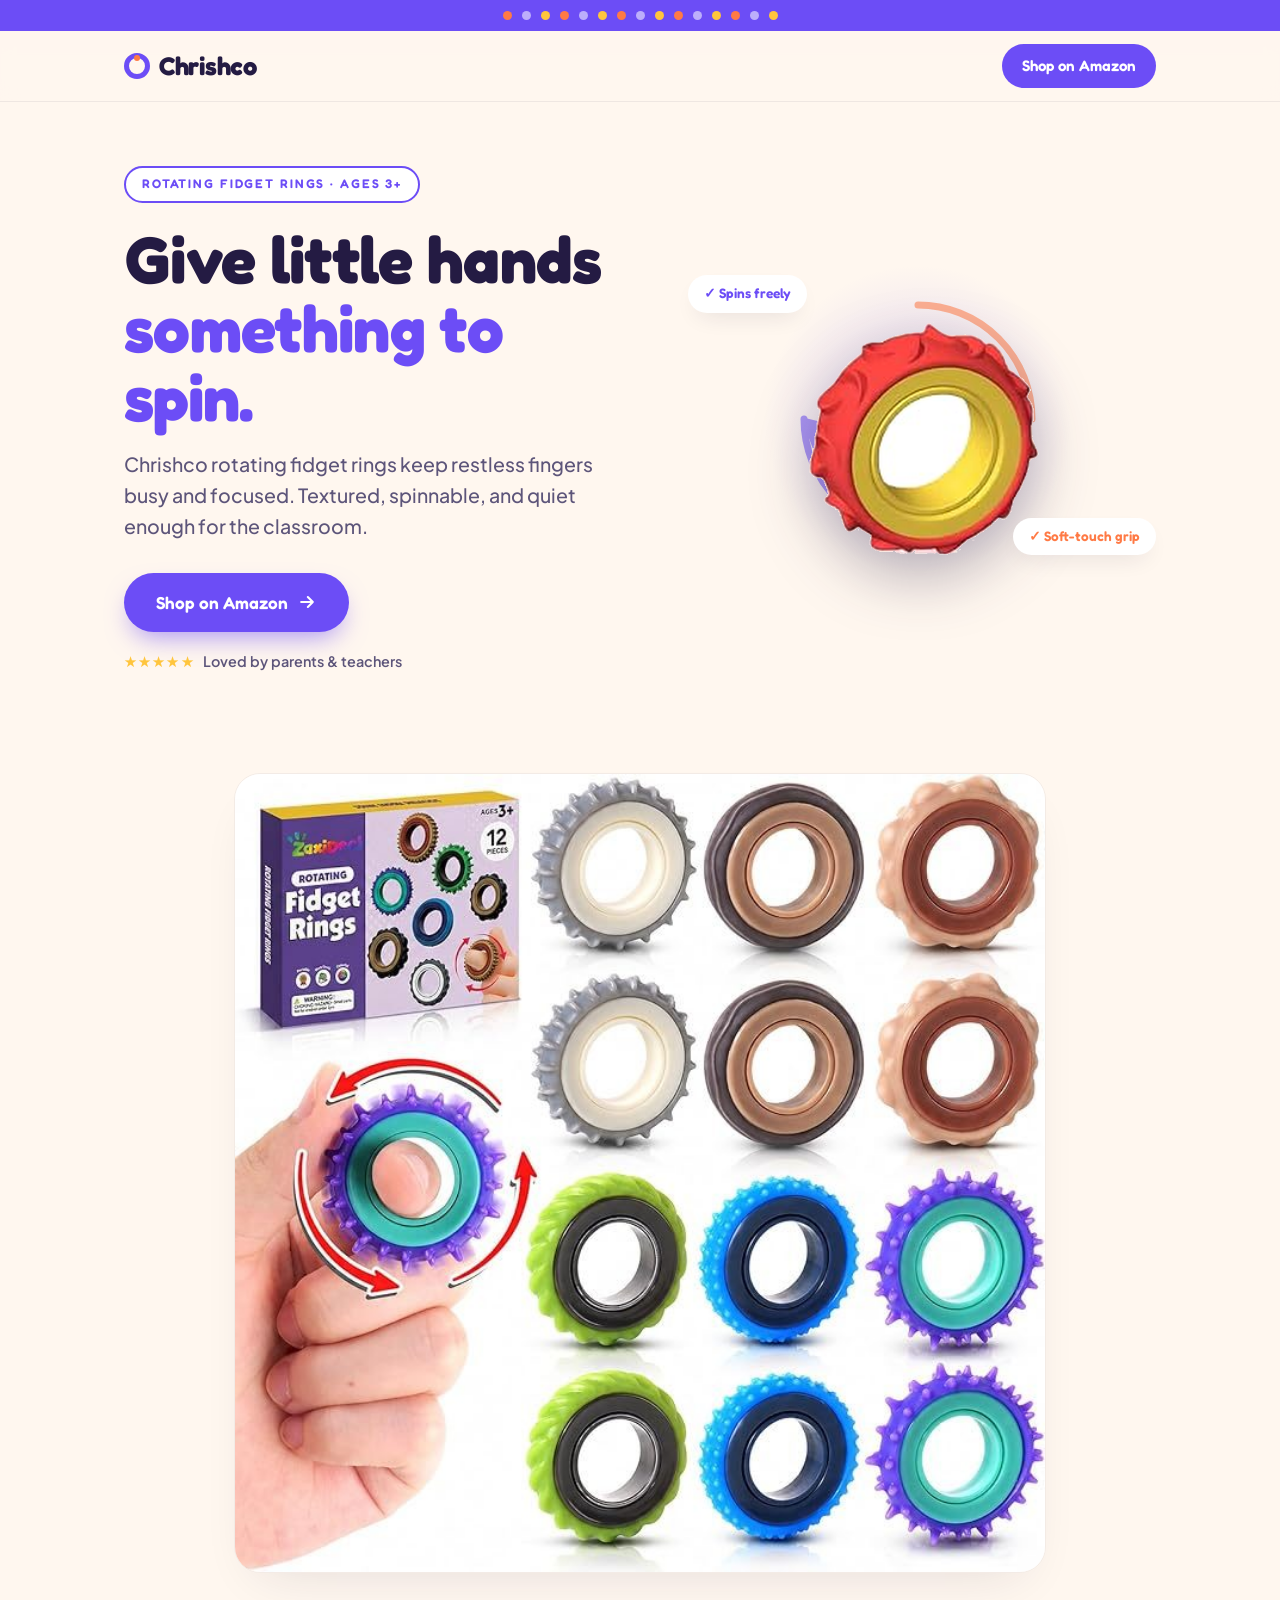
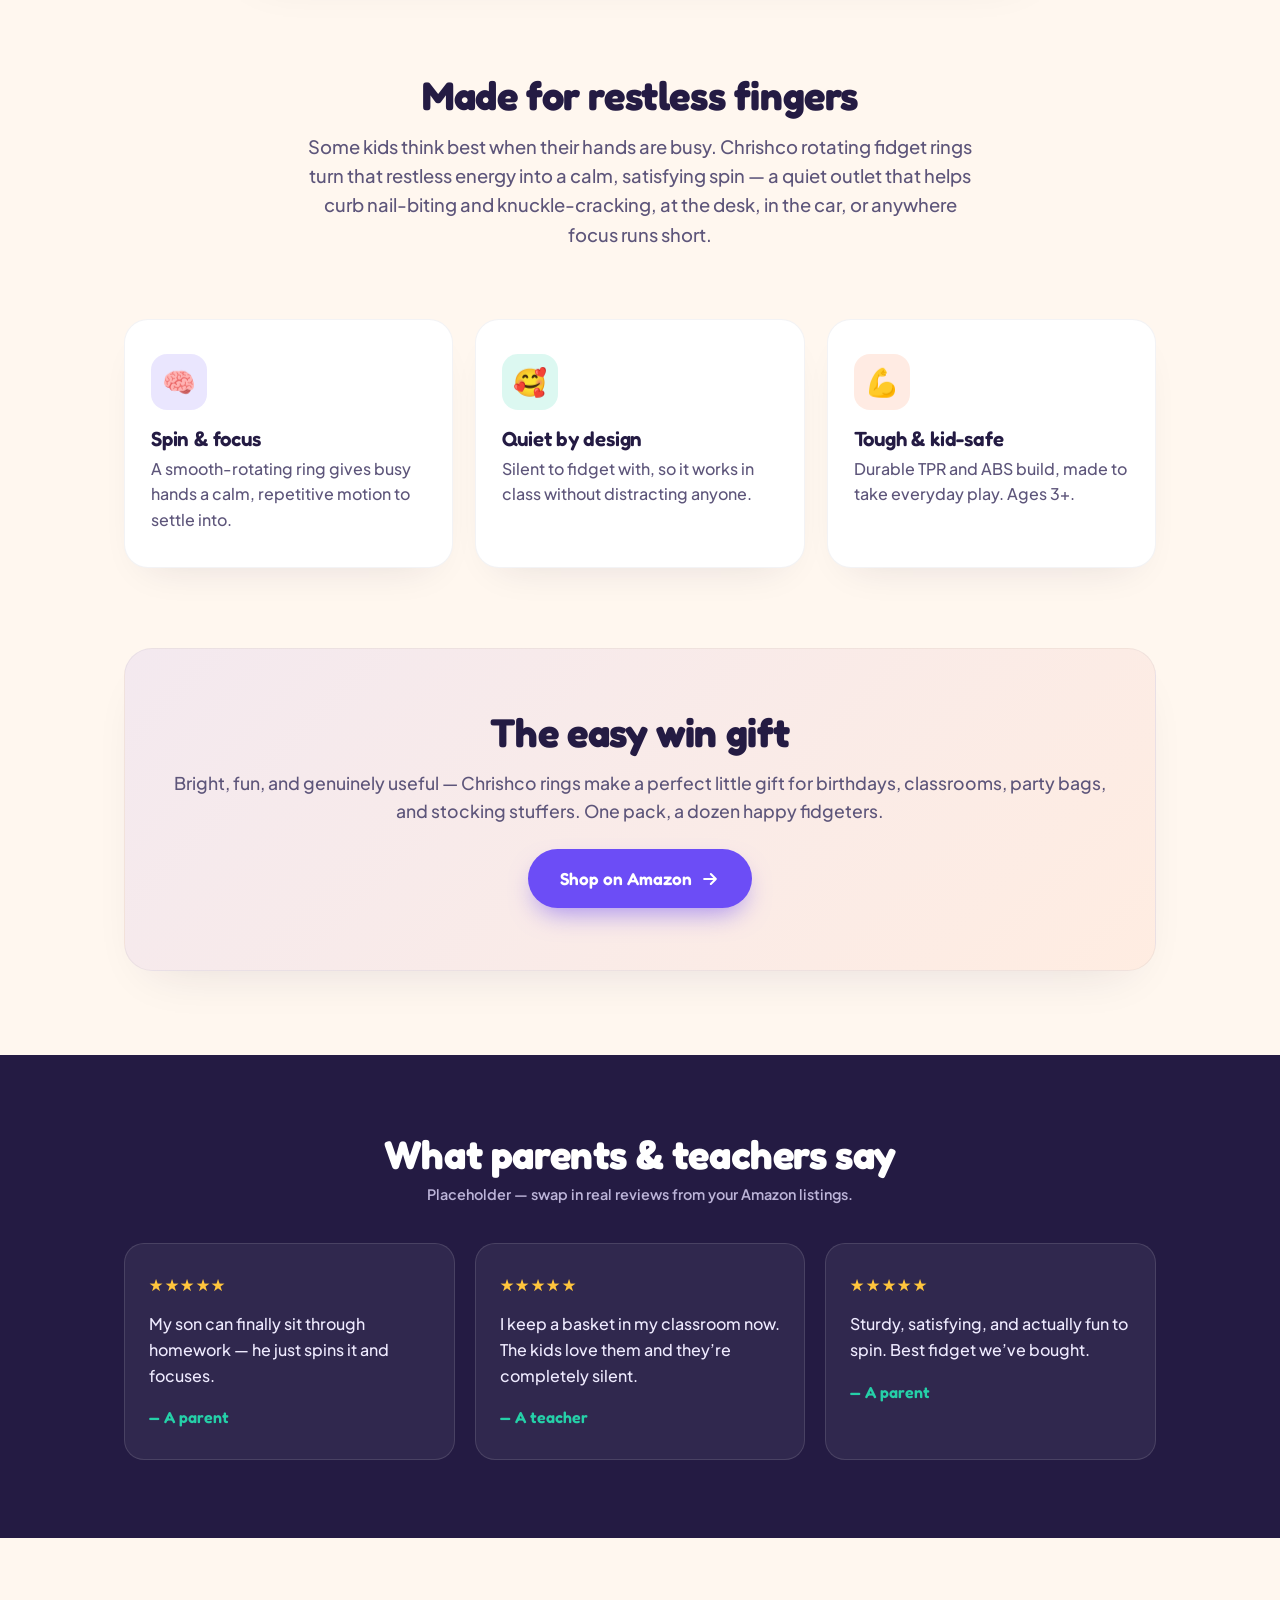
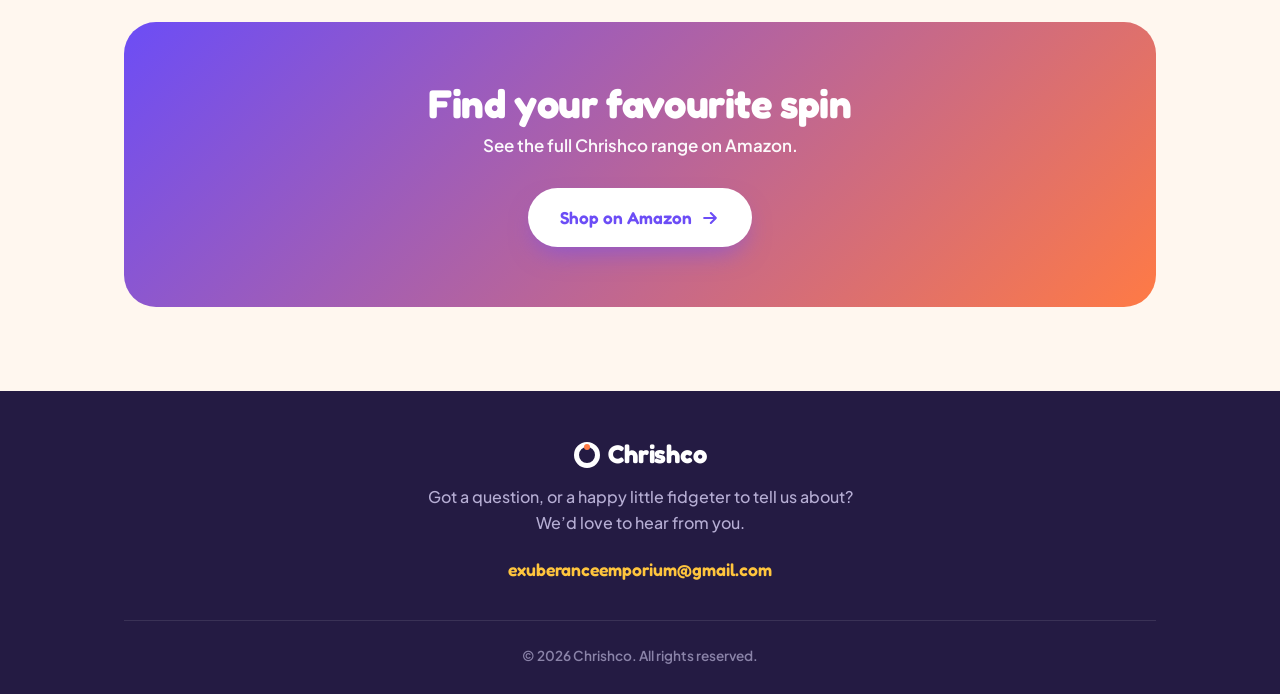
==== index.html @ a3989bb5 "Add files via upload" ====
<!DOCTYPE html>
<html lang="en">
<head>
<meta charset="UTF-8">
<meta name="viewport" content="width=device-width, initial-scale=1.0">
<title>Chrishco — Rotating Fidget Rings for Kids</title>
<meta name="description" content="Chrishco Rotating Fidget Rings — textured, spinning sensory rings that keep restless hands busy and focused. Ages 3+. Shop on Amazon.">
<link rel="preconnect" href="https://fonts.googleapis.com">
<link rel="preconnect" href="https://fonts.gstatic.com" crossorigin>
<link href="https://fonts.googleapis.com/css2?family=Fredoka:wght@500;600;700&family=Plus+Jakarta+Sans:wght@400;500;600;700;800&display=swap" rel="stylesheet">
<style>
  :root{
    --ink:#241b43;--cream:#fff7ef;--grape:#6c4df6;--grape-dk:#5638e0;
    --tang:#ff7a45;--mint:#25d0a8;--sun:#ffc53d;--muted:#5d557a;--shadow:rgba(36,27,67,.14);
  }
  *{box-sizing:border-box;margin:0;padding:0}
  html{scroll-behavior:smooth}
  body{font-family:'Plus Jakarta Sans',system-ui,sans-serif;color:var(--ink);background:var(--cream);line-height:1.6;overflow-x:hidden}
  .wrap{width:100%;max-width:1080px;margin:0 auto;padding:0 24px}
  h1,h2,h3,.logo{font-family:'Fredoka',sans-serif;line-height:1.05;letter-spacing:-.01em}
  .bumps{display:flex;gap:10px;justify-content:center;align-items:center;padding:11px 0;background:var(--grape)}
  .bumps i{width:9px;height:9px;border-radius:50%;background:rgba(255,255,255,.55);display:block}
  .bumps i:nth-child(3n){background:var(--sun)} .bumps i:nth-child(3n+1){background:var(--tang)}
  nav{position:sticky;top:0;z-index:50;background:rgba(255,247,239,.9);backdrop-filter:blur(10px);border-bottom:1px solid rgba(36,27,67,.07)}
  nav .wrap{display:flex;align-items:center;justify-content:space-between;height:70px}
  .logo{font-size:1.6rem;font-weight:700;color:var(--ink);text-decoration:none;display:inline-flex;align-items:center;gap:.55rem}
  .logo .mark{width:26px;height:26px;border-radius:50%;border:5px solid var(--grape);position:relative}
  .logo .mark::after{content:"";position:absolute;width:6px;height:6px;border-radius:50%;background:var(--tang);top:-3px;left:50%;transform:translateX(-50%)}
  .nav-cta{font-family:'Fredoka',sans-serif;font-weight:600;font-size:.95rem;background:var(--grape);color:#fff;padding:.6rem 1.25rem;border-radius:100px;text-decoration:none;transition:transform .15s,background .15s}
  .nav-cta:hover{transform:translateY(-2px);background:var(--grape-dk)}
  .hero{position:relative;padding:64px 0 80px;overflow:hidden}
  .hero .wrap{display:grid;grid-template-columns:1.04fr .96fr;gap:40px;align-items:center}
  .eyebrow{display:inline-block;font-family:'Fredoka',sans-serif;font-weight:600;font-size:.78rem;letter-spacing:.15em;text-transform:uppercase;color:var(--grape);background:#fff;border:2px solid var(--grape);padding:.4rem 1rem;border-radius:100px;margin-bottom:1.4rem}
  h1{font-size:clamp(2.5rem,6vw,4.1rem);font-weight:700;margin-bottom:1.05rem}
  h1 em{font-style:normal;color:var(--grape)}
  .hero p.sub{font-size:clamp(1.05rem,2.4vw,1.22rem);max-width:470px;margin-bottom:1.9rem;color:var(--muted);font-weight:500}
  .btn{font-family:'Fredoka',sans-serif;font-weight:600;font-size:1.08rem;display:inline-flex;align-items:center;gap:.55rem;background:var(--grape);color:#fff;padding:1rem 2rem;border-radius:100px;text-decoration:none;box-shadow:0 12px 26px -8px rgba(108,77,246,.6);transition:transform .15s,box-shadow .15s,background .15s}
  .btn:hover{transform:translateY(-3px);background:var(--grape-dk);box-shadow:0 18px 32px -8px rgba(108,77,246,.7)}
  .btn svg{width:20px;height:20px}
  .trust{margin-top:1.1rem;font-size:.9rem;color:var(--muted);font-weight:600;display:flex;align-items:center;gap:.5rem}
  .trust .s{color:var(--sun);letter-spacing:.08em}
  .ringstage{position:relative;display:flex;justify-content:center;align-items:center;min-height:340px}
  .ringstage .glow{position:absolute;width:340px;height:340px;border-radius:50%;background:radial-gradient(circle,rgba(108,77,246,.2),transparent 64%)}
  .ringstage .arrow{position:absolute;width:300px;height:300px;animation:spin 9s linear infinite reverse;opacity:.55}
  .ringstage .ringimg{width:300px;height:300px;object-fit:contain;position:relative;z-index:2;animation:spin 7s linear infinite;filter:drop-shadow(0 22px 30px rgba(36,27,67,.32))}
  @keyframes spin{to{transform:rotate(360deg)}}
  .pill{position:absolute;z-index:3;background:#fff;border-radius:100px;padding:.5rem 1rem;font-family:'Fredoka',sans-serif;font-weight:600;font-size:.85rem;box-shadow:0 10px 24px -10px var(--shadow);display:flex;align-items:center;gap:.4rem}
  .pill.p1{top:26px;left:8px;color:var(--grape)} .pill.p2{bottom:34px;right:0;color:var(--tang)}
  /* product showcase */
  .showcase{padding:20px 0 30px;text-align:center}
  .showcase .wrap{max-width:860px}
  .showcase img{width:100%;border-radius:26px;box-shadow:0 22px 50px -26px var(--shadow);border:1px solid rgba(36,27,67,.05)}
  .about{padding:64px 0 56px;text-align:center}
  .about .wrap{max-width:720px}
  h2{font-size:clamp(1.8rem,4.4vw,2.5rem);font-weight:700;margin-bottom:1rem}
  .about p{font-size:1.15rem;color:var(--muted);font-weight:500}
  .features{padding:14px 0 80px}
  .grid3{display:grid;grid-template-columns:repeat(3,1fr);gap:22px}
  .card{background:#fff;border-radius:24px;padding:34px 26px;box-shadow:0 18px 40px -24px var(--shadow);border:1px solid rgba(36,27,67,.05);transition:transform .2s}
  .card:hover{transform:translateY(-6px)}
  .icn{width:56px;height:56px;border-radius:16px;display:flex;align-items:center;justify-content:center;margin-bottom:1.1rem;font-size:1.7rem}
  .card:nth-child(1) .icn{background:rgba(108,77,246,.14)} .card:nth-child(2) .icn{background:rgba(37,208,168,.16)} .card:nth-child(3) .icn{background:rgba(255,122,69,.15)}
  .card h3{font-size:1.28rem;font-weight:600;margin-bottom:.4rem} .card p{color:var(--muted);font-weight:500;font-size:1rem}
  .gift{padding:0 0 84px}
  .gift .panel{display:grid;grid-template-columns:1fr 1fr;gap:0;background:#fff;border-radius:28px;overflow:hidden;box-shadow:0 22px 50px -28px var(--shadow);border:1px solid rgba(36,27,67,.05)}
  .gift img{width:100%;height:100%;object-fit:cover;min-height:300px}
  .gift .txt{padding:48px 40px;display:flex;flex-direction:column;justify-content:center}
  .gift .txt h2{text-align:left}
  .gift .txt p{color:var(--muted);font-weight:500;font-size:1.1rem;margin-bottom:1.5rem}
  .gift .txt .btn{align-self:flex-start}
  .gift .panel.solo{display:block;background:linear-gradient(135deg,rgba(108,77,246,.08),rgba(255,122,69,.08));text-align:center;padding:8px}
  .gift .panel.solo .txt{padding:54px 40px;align-items:center}
  .gift .panel.solo .txt h2{text-align:center} .gift .panel.solo .txt .btn{align-self:center}
  .reviews{padding:78px 0;background:var(--ink);color:#fff}
  .reviews h2{text-align:center;color:#fff;margin-bottom:.5rem}
  .reviews .sub2{text-align:center;color:#bcb4d8;font-weight:600;margin-bottom:2.3rem;font-size:.9rem}
  .rgrid{display:grid;grid-template-columns:repeat(3,1fr);gap:20px}
  .quote{background:rgba(255,255,255,.06);border:1px solid rgba(255,255,255,.12);border-radius:20px;padding:28px 24px}
  .stars{color:var(--sun);font-size:1rem;letter-spacing:.1em;margin-bottom:.85rem}
  .quote p{font-weight:500;margin-bottom:1rem;color:#efebff} .quote cite{font-style:normal;font-family:'Fredoka',sans-serif;font-weight:600;color:var(--mint)}
  .final{padding:84px 0}
  .final .panel{background:linear-gradient(135deg,var(--grape),var(--tang));border-radius:32px;padding:60px 32px;color:#fff;text-align:center}
  .final h2{color:#fff;margin-bottom:.5rem} .final p{font-weight:600;font-size:1.06rem;margin-bottom:1.8rem;opacity:.96}
  .final .btn{background:#fff;color:var(--grape)} .final .btn:hover{background:#fff;color:var(--grape-dk)}
  footer{background:var(--ink);color:#fff;padding:50px 0 28px;text-align:center}
  footer .logo{color:#fff;justify-content:center;margin-bottom:1rem} footer .logo .mark{border-color:#fff}
  footer p{color:#b6aed4;font-weight:500;max-width:430px;margin:0 auto 1.3rem}
  footer a.mail{color:var(--sun);font-family:'Fredoka',sans-serif;font-weight:600;text-decoration:none;font-size:1.1rem}
  footer a.mail:hover{text-decoration:underline}
  .foot-bottom{margin-top:2.2rem;padding-top:1.5rem;border-top:1px solid rgba(255,255,255,.1);color:#8a83a8;font-size:.85rem;font-weight:600}
  @media(max-width:820px){
    .hero .wrap{grid-template-columns:1fr;text-align:center}
    .hero p.sub{margin-left:auto;margin-right:auto} .trust{justify-content:center}
    .ringstage{order:-1;margin-bottom:1rem;min-height:300px}
    .grid3,.rgrid{grid-template-columns:1fr}
    .gift .panel{grid-template-columns:1fr} .gift img{min-height:240px} .gift .txt{padding:36px 28px} .gift .txt h2,.gift .txt .btn{align-self:center;text-align:center}
    .nav-cta{display:none} .final .panel{padding:46px 24px}
  }
  @media(prefers-reduced-motion:reduce){*{transition:none!important;scroll-behavior:auto!important}.ringimg,.arrow{animation:none!important}}
</style>
</head>
<body>
<div class="bumps" aria-hidden="true"><i></i><i></i><i></i><i></i><i></i><i></i><i></i><i></i><i></i><i></i><i></i><i></i><i></i><i></i><i></i></div>
<nav><div class="wrap">
  <a href="#top" class="logo"><span class="mark"></span>Chrishco</a>
  <a href="https://www.amazon.ca/stores/LetsBeCreative/page/A0731310-EAF2-44C6-AA4D-D4A0A87AFE63" class="nav-cta" target="_blank" rel="noopener">Shop on Amazon</a>
</div></nav>

<header class="hero" id="top"><div class="wrap">
  <div class="copy">
    <span class="eyebrow">Rotating Fidget Rings &middot; Ages 3+</span>
    <h1>Give little hands<br><em>something to spin.</em></h1>
    <p class="sub">Chrishco rotating fidget rings keep restless fingers busy and focused. Textured, spinnable, and quiet enough for the classroom.</p>
    <a href="https://www.amazon.ca/stores/LetsBeCreative/page/A0731310-EAF2-44C6-AA4D-D4A0A87AFE63" class="btn" target="_blank" rel="noopener">Shop on Amazon
      <svg viewBox="0 0 24 24" fill="none" stroke="currentColor" stroke-width="2.5" stroke-linecap="round" stroke-linejoin="round"><path d="M5 12h14M13 6l6 6-6 6"/></svg></a>
    <div class="trust"><span class="s">&#9733;&#9733;&#9733;&#9733;&#9733;</span> Loved by parents &amp; teachers</div>
  </div>
  <div class="ringstage">
    <div class="glow" aria-hidden="true"></div>
    <svg class="arrow" viewBox="0 0 300 300" aria-hidden="true" fill="none"><path d="M150 36 A114 114 0 0 1 264 150" stroke="#ff7a45" stroke-width="7" stroke-linecap="round"/><path d="M255 120 l12 32 l-33 -8 z" fill="#ff7a45"/><path d="M150 264 A114 114 0 0 1 36 150" stroke="#6c4df6" stroke-width="7" stroke-linecap="round"/><path d="M45 180 l-12 -32 l33 8 z" fill="#6c4df6"/></svg>
    <img class="ringimg" src="[data-uri]" alt="Chrishco rotating fidget ring, purple and teal textured spinner">
    <span class="pill p1">&#10003; Spins freely</span>
    <span class="pill p2">&#10003; Soft-touch grip</span>
  </div>
</div></header>

<section class="showcase"><div class="wrap">
  <img src="[data-uri]" alt="The full range of Chrishco rotating fidget rings in twelve colors">
</div></section>

<section class="about"><div class="wrap">
  <h2>Made for restless fingers</h2>
  <p>Some kids think best when their hands are busy. Chrishco rotating fidget rings turn that restless energy into a calm, satisfying spin &mdash; a quiet outlet that helps curb nail-biting and knuckle-cracking, at the desk, in the car, or anywhere focus runs short.</p>
</div></section>

<section class="features"><div class="wrap"><div class="grid3">
  <div class="card"><div class="icn">&#129504;</div><h3>Spin &amp; focus</h3><p>A smooth-rotating ring gives busy hands a calm, repetitive motion to settle into.</p></div>
  <div class="card"><div class="icn">&#129392;</div><h3>Quiet by design</h3><p>Silent to fidget with, so it works in class without distracting anyone.</p></div>
  <div class="card"><div class="icn">&#128170;</div><h3>Tough &amp; kid-safe</h3><p>Durable TPR and ABS build, made to take everyday play. Ages 3+.</p></div>
</div></div></section>

<section class="gift"><div class="wrap"><div class="panel solo">
  <div class="txt">
    <h2>The easy win gift</h2>
    <p>Bright, fun, and genuinely useful &mdash; Chrishco rings make a perfect little gift for birthdays, classrooms, party bags, and stocking stuffers. One pack, a dozen happy fidgeters.</p>
    <a href="https://www.amazon.ca/stores/LetsBeCreative/page/A0731310-EAF2-44C6-AA4D-D4A0A87AFE63" class="btn" target="_blank" rel="noopener">Shop on Amazon
      <svg viewBox="0 0 24 24" fill="none" stroke="currentColor" stroke-width="2.5" stroke-linecap="round" stroke-linejoin="round"><path d="M5 12h14M13 6l6 6-6 6"/></svg></a>
  </div>
</div></div></section>

<section class="reviews"><div class="wrap">
  <h2>What parents &amp; teachers say</h2>
  <p class="sub2">Placeholder &mdash; swap in real reviews from your Amazon listings.</p>
  <div class="rgrid">
    <figure class="quote"><div class="stars">&#9733;&#9733;&#9733;&#9733;&#9733;</div><p>My son can finally sit through homework &mdash; he just spins it and focuses.</p><cite>&mdash; A parent</cite></figure>
    <figure class="quote"><div class="stars">&#9733;&#9733;&#9733;&#9733;&#9733;</div><p>I keep a basket in my classroom now. The kids love them and they&rsquo;re completely silent.</p><cite>&mdash; A teacher</cite></figure>
    <figure class="quote"><div class="stars">&#9733;&#9733;&#9733;&#9733;&#9733;</div><p>Sturdy, satisfying, and actually fun to spin. Best fidget we&rsquo;ve bought.</p><cite>&mdash; A parent</cite></figure>
  </div>
</div></section>

<section class="final"><div class="wrap"><div class="panel">
  <h2>Find your favourite spin</h2>
  <p>See the full Chrishco range on Amazon.</p>
  <a href="https://www.amazon.ca/stores/LetsBeCreative/page/A0731310-EAF2-44C6-AA4D-D4A0A87AFE63" class="btn" target="_blank" rel="noopener">Shop on Amazon
    <svg viewBox="0 0 24 24" fill="none" stroke="currentColor" stroke-width="2.5" stroke-linecap="round" stroke-linejoin="round"><path d="M5 12h14M13 6l6 6-6 6"/></svg></a>
</div></div></section>

<footer><div class="wrap">
  <a href="#top" class="logo"><span class="mark"></span>Chrishco</a>
  <p>Got a question, or a happy little fidgeter to tell us about? We&rsquo;d love to hear from you.</p>
  <a href="mailto:exuberanceemporium@gmail.com" class="mail">exuberanceemporium@gmail.com</a>
  <div class="foot-bottom">&copy; 2026 Chrishco. All rights reserved.</div>
</div></footer>
</body></html>
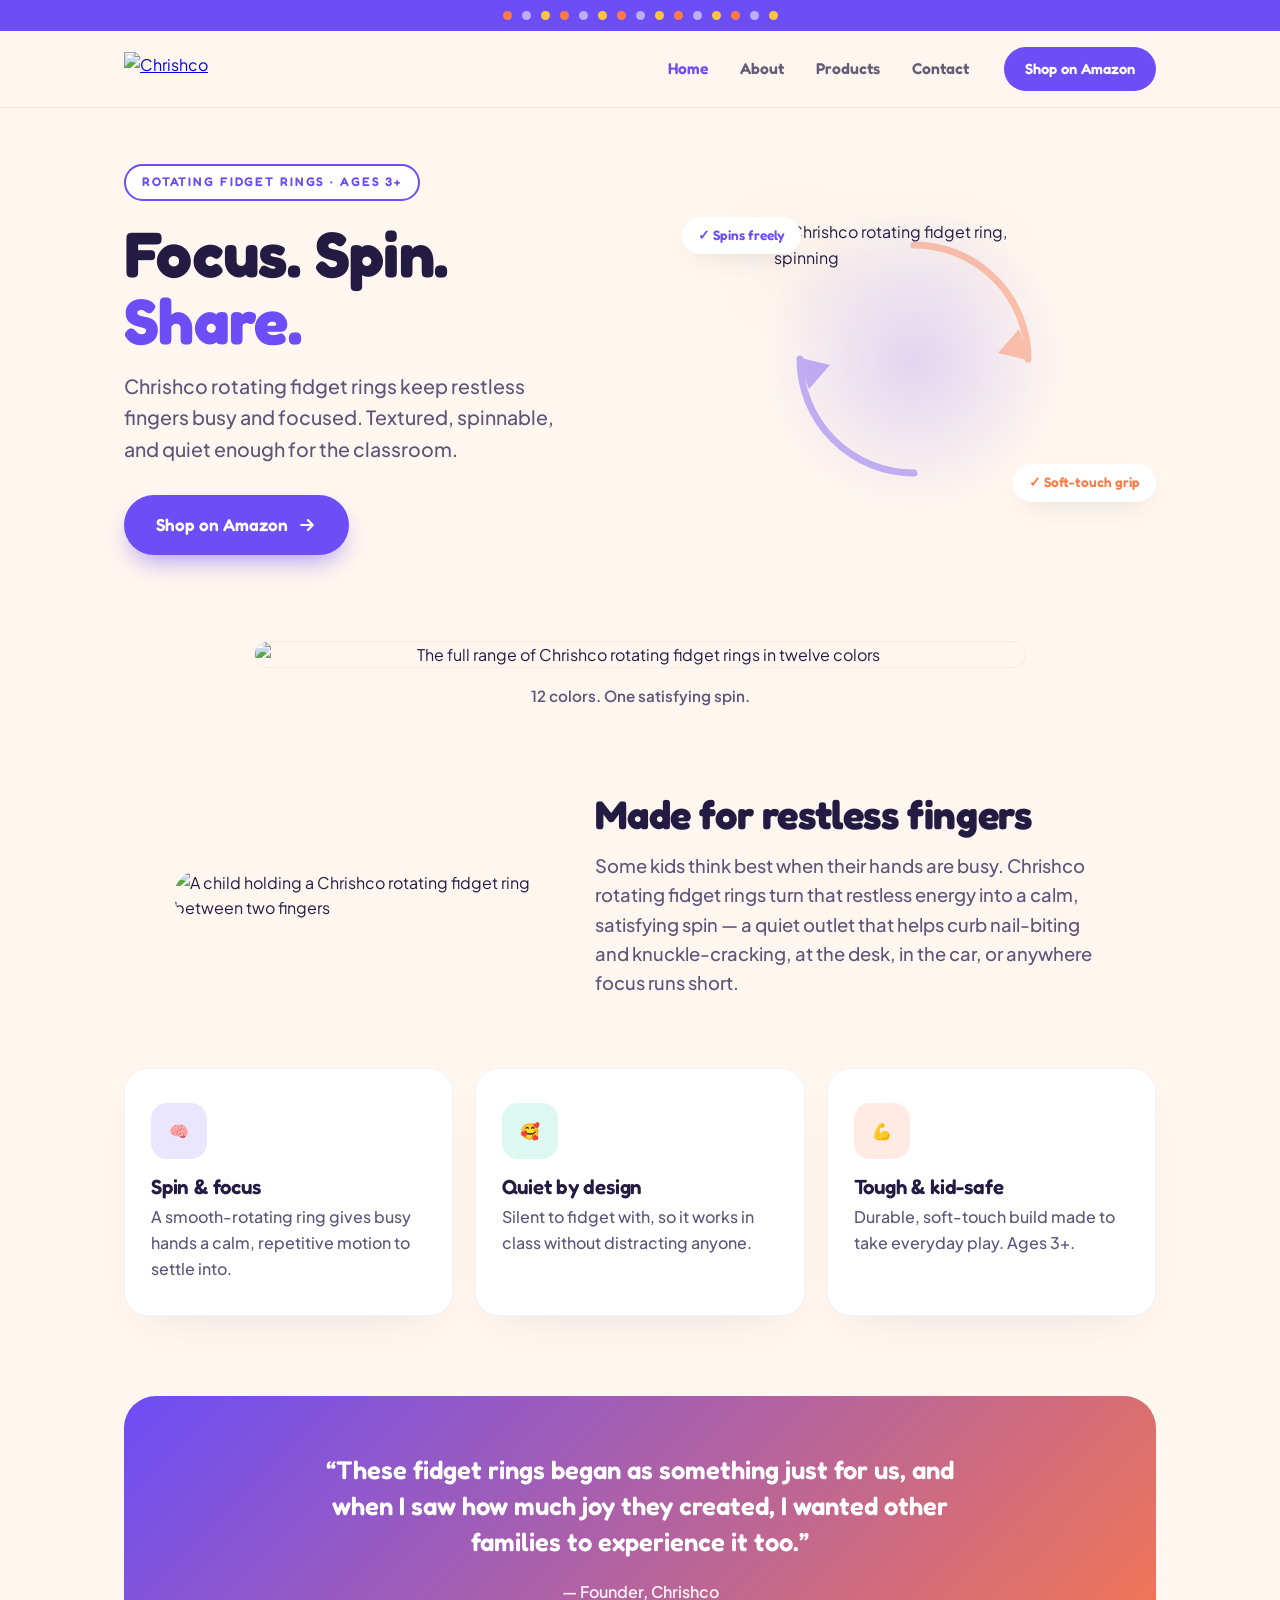
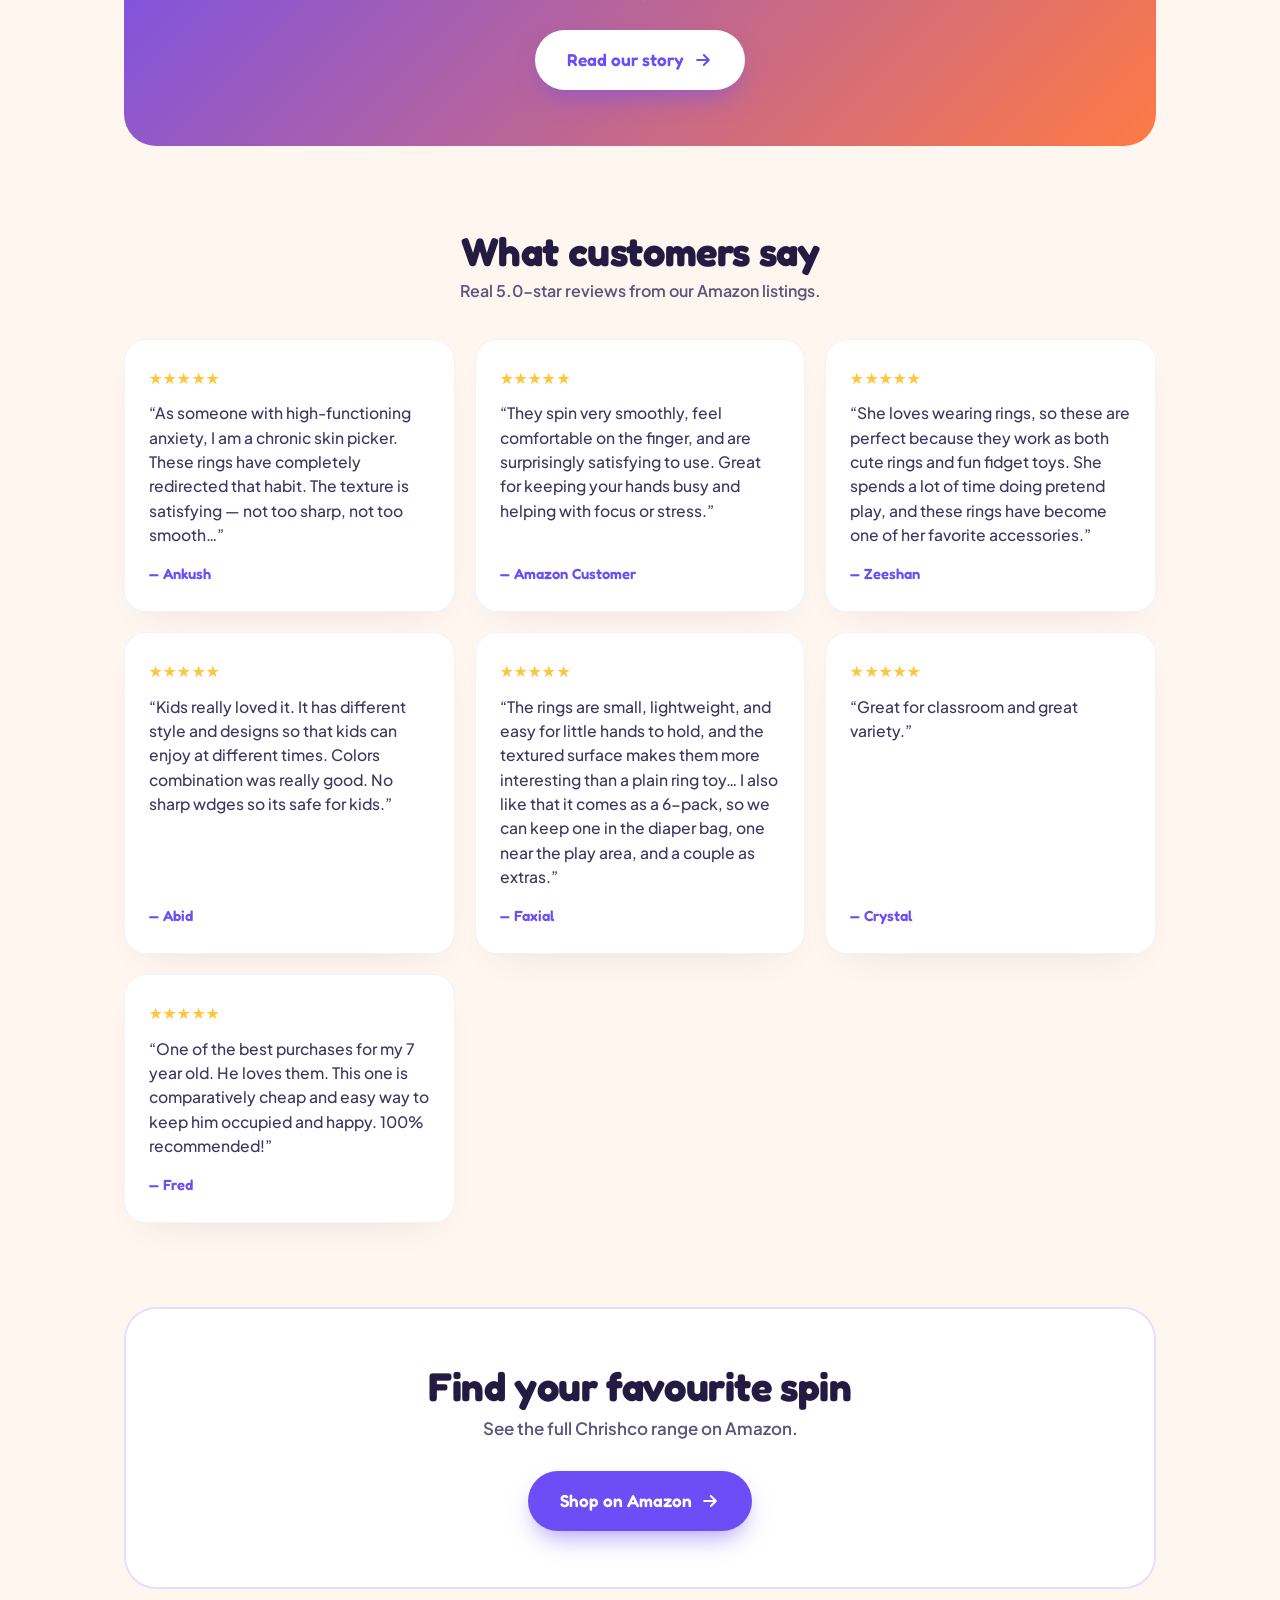
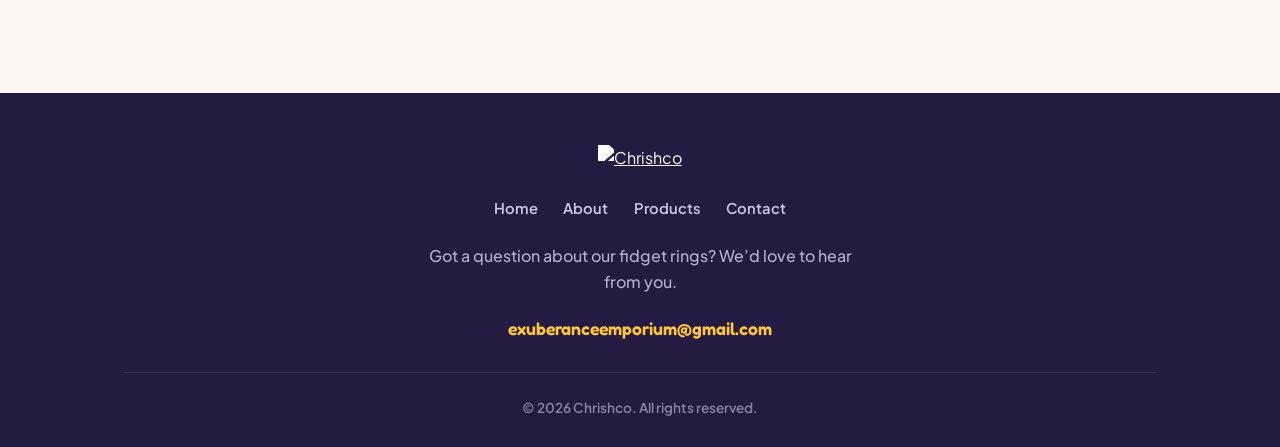
==== commit dc11a350: "Add files via upload" ====
--- a/index.html
+++ b/index.html
@@ -3,158 +3,184 @@
 <head>
 <meta charset="UTF-8">
 <meta name="viewport" content="width=device-width, initial-scale=1.0">
-<title>Chrishco — Rotating Fidget Rings for Kids</title>
-<meta name="description" content="Chrishco Rotating Fidget Rings — textured, spinning sensory rings that keep restless hands busy and focused. Ages 3+. Shop on Amazon.">
+<title>Chrishco — Focus. Spin. Share.</title>
+<meta name="description" content="Chrishco rotating fidget rings — textured, spinnable sensory rings that help kids focus. Ages 3+. Shop on Amazon.">
 <link rel="preconnect" href="https://fonts.googleapis.com">
 <link rel="preconnect" href="https://fonts.gstatic.com" crossorigin>
 <link href="https://fonts.googleapis.com/css2?family=Fredoka:wght@500;600;700&family=Plus+Jakarta+Sans:wght@400;500;600;700;800&display=swap" rel="stylesheet">
+<link rel="stylesheet" href="styles.css">
 <style>
-  :root{
-    --ink:#241b43;--cream:#fff7ef;--grape:#6c4df6;--grape-dk:#5638e0;
-    --tang:#ff7a45;--mint:#25d0a8;--sun:#ffc53d;--muted:#5d557a;--shadow:rgba(36,27,67,.14);
-  }
-  *{box-sizing:border-box;margin:0;padding:0}
-  html{scroll-behavior:smooth}
-  body{font-family:'Plus Jakarta Sans',system-ui,sans-serif;color:var(--ink);background:var(--cream);line-height:1.6;overflow-x:hidden}
-  .wrap{width:100%;max-width:1080px;margin:0 auto;padding:0 24px}
-  h1,h2,h3,.logo{font-family:'Fredoka',sans-serif;line-height:1.05;letter-spacing:-.01em}
-  .bumps{display:flex;gap:10px;justify-content:center;align-items:center;padding:11px 0;background:var(--grape)}
-  .bumps i{width:9px;height:9px;border-radius:50%;background:rgba(255,255,255,.55);display:block}
-  .bumps i:nth-child(3n){background:var(--sun)} .bumps i:nth-child(3n+1){background:var(--tang)}
-  nav{position:sticky;top:0;z-index:50;background:rgba(255,247,239,.9);backdrop-filter:blur(10px);border-bottom:1px solid rgba(36,27,67,.07)}
-  nav .wrap{display:flex;align-items:center;justify-content:space-between;height:70px}
-  .logo{font-size:1.6rem;font-weight:700;color:var(--ink);text-decoration:none;display:inline-flex;align-items:center;gap:.55rem}
-  .logo .mark{width:26px;height:26px;border-radius:50%;border:5px solid var(--grape);position:relative}
-  .logo .mark::after{content:"";position:absolute;width:6px;height:6px;border-radius:50%;background:var(--tang);top:-3px;left:50%;transform:translateX(-50%)}
-  .nav-cta{font-family:'Fredoka',sans-serif;font-weight:600;font-size:.95rem;background:var(--grape);color:#fff;padding:.6rem 1.25rem;border-radius:100px;text-decoration:none;transition:transform .15s,background .15s}
-  .nav-cta:hover{transform:translateY(-2px);background:var(--grape-dk)}
-  .hero{position:relative;padding:64px 0 80px;overflow:hidden}
-  .hero .wrap{display:grid;grid-template-columns:1.04fr .96fr;gap:40px;align-items:center}
-  .eyebrow{display:inline-block;font-family:'Fredoka',sans-serif;font-weight:600;font-size:.78rem;letter-spacing:.15em;text-transform:uppercase;color:var(--grape);background:#fff;border:2px solid var(--grape);padding:.4rem 1rem;border-radius:100px;margin-bottom:1.4rem}
-  h1{font-size:clamp(2.5rem,6vw,4.1rem);font-weight:700;margin-bottom:1.05rem}
+  .hero{position:relative;padding:56px 0 76px;overflow:hidden}
+  .hero .wrap{display:grid;grid-template-columns:1.02fr .98fr;gap:44px;align-items:center}
+  h1{font-size:clamp(2.5rem,6vw,4rem);font-weight:700;margin-bottom:1.05rem}
   h1 em{font-style:normal;color:var(--grape)}
-  .hero p.sub{font-size:clamp(1.05rem,2.4vw,1.22rem);max-width:470px;margin-bottom:1.9rem;color:var(--muted);font-weight:500}
-  .btn{font-family:'Fredoka',sans-serif;font-weight:600;font-size:1.08rem;display:inline-flex;align-items:center;gap:.55rem;background:var(--grape);color:#fff;padding:1rem 2rem;border-radius:100px;text-decoration:none;box-shadow:0 12px 26px -8px rgba(108,77,246,.6);transition:transform .15s,box-shadow .15s,background .15s}
-  .btn:hover{transform:translateY(-3px);background:var(--grape-dk);box-shadow:0 18px 32px -8px rgba(108,77,246,.7)}
-  .btn svg{width:20px;height:20px}
+  .hero p.sub{font-size:clamp(1.05rem,2.4vw,1.22rem);max-width:460px;margin-bottom:1.9rem;color:var(--muted);font-weight:500}
   .trust{margin-top:1.1rem;font-size:.9rem;color:var(--muted);font-weight:600;display:flex;align-items:center;gap:.5rem}
   .trust .s{color:var(--sun);letter-spacing:.08em}
-  .ringstage{position:relative;display:flex;justify-content:center;align-items:center;min-height:340px}
-  .ringstage .glow{position:absolute;width:340px;height:340px;border-radius:50%;background:radial-gradient(circle,rgba(108,77,246,.2),transparent 64%)}
-  .ringstage .arrow{position:absolute;width:300px;height:300px;animation:spin 9s linear infinite reverse;opacity:.55}
-  .ringstage .ringimg{width:300px;height:300px;object-fit:contain;position:relative;z-index:2;animation:spin 7s linear infinite;filter:drop-shadow(0 22px 30px rgba(36,27,67,.32))}
+  .heroimg{position:relative;display:flex;justify-content:center;align-items:center;min-height:340px}
+  .heroimg .glow{position:absolute;width:340px;height:340px;border-radius:50%;background:radial-gradient(circle,rgba(108,77,246,.2),transparent 64%)}
+  .heroimg .arrow{position:absolute;width:300px;height:300px;animation:spin 34s linear infinite reverse;opacity:.4}
+  .heroimg .ringimg{width:280px;height:280px;object-fit:contain;position:relative;z-index:2;animation:spin 2.1s linear infinite;filter:drop-shadow(0 24px 32px rgba(36,27,67,.32))}
   @keyframes spin{to{transform:rotate(360deg)}}
   .pill{position:absolute;z-index:3;background:#fff;border-radius:100px;padding:.5rem 1rem;font-family:'Fredoka',sans-serif;font-weight:600;font-size:.85rem;box-shadow:0 10px 24px -10px var(--shadow);display:flex;align-items:center;gap:.4rem}
-  .pill.p1{top:26px;left:8px;color:var(--grape)} .pill.p2{bottom:34px;right:0;color:var(--tang)}
-  /* product showcase */
-  .showcase{padding:20px 0 30px;text-align:center}
-  .showcase .wrap{max-width:860px}
+  .pill.p1{top:8%;left:2%;color:var(--grape)} .pill.p2{bottom:8%;right:0;color:var(--tang)}
+  @media(prefers-reduced-motion:reduce){.ringimg,.arrow{animation:none!important}}
+
+  .showcase{padding:10px 0 20px;text-align:center}
+  .showcase .wrap{max-width:820px}
   .showcase img{width:100%;border-radius:26px;box-shadow:0 22px 50px -26px var(--shadow);border:1px solid rgba(36,27,67,.05)}
-  .about{padding:64px 0 56px;text-align:center}
-  .about .wrap{max-width:720px}
-  h2{font-size:clamp(1.8rem,4.4vw,2.5rem);font-weight:700;margin-bottom:1rem}
+  .showcase .cap{margin-top:1rem;color:var(--muted);font-weight:600;font-size:.95rem}
+
+  .about{padding:64px 0 56px}
+  .about .wrap{max-width:980px;display:grid;grid-template-columns:.85fr 1.15fr;gap:44px;align-items:center;text-align:left}
+  .about img{border-radius:26px;box-shadow:0 22px 50px -26px var(--shadow)}
   .about p{font-size:1.15rem;color:var(--muted);font-weight:500}
+  .about h2{text-align:left}
+
   .features{padding:14px 0 80px}
   .grid3{display:grid;grid-template-columns:repeat(3,1fr);gap:22px}
   .card{background:#fff;border-radius:24px;padding:34px 26px;box-shadow:0 18px 40px -24px var(--shadow);border:1px solid rgba(36,27,67,.05);transition:transform .2s}
   .card:hover{transform:translateY(-6px)}
-  .icn{width:56px;height:56px;border-radius:16px;display:flex;align-items:center;justify-content:center;margin-bottom:1.1rem;font-size:1.7rem}
+  .icn{width:56px;height:56px;border-radius:16px;display:flex;align-items:center;justify-content:center;margin-bottom:1.1rem}
   .card:nth-child(1) .icn{background:rgba(108,77,246,.14)} .card:nth-child(2) .icn{background:rgba(37,208,168,.16)} .card:nth-child(3) .icn{background:rgba(255,122,69,.15)}
   .card h3{font-size:1.28rem;font-weight:600;margin-bottom:.4rem} .card p{color:var(--muted);font-weight:500;font-size:1rem}
-  .gift{padding:0 0 84px}
-  .gift .panel{display:grid;grid-template-columns:1fr 1fr;gap:0;background:#fff;border-radius:28px;overflow:hidden;box-shadow:0 22px 50px -28px var(--shadow);border:1px solid rgba(36,27,67,.05)}
-  .gift img{width:100%;height:100%;object-fit:cover;min-height:300px}
-  .gift .txt{padding:48px 40px;display:flex;flex-direction:column;justify-content:center}
-  .gift .txt h2{text-align:left}
-  .gift .txt p{color:var(--muted);font-weight:500;font-size:1.1rem;margin-bottom:1.5rem}
-  .gift .txt .btn{align-self:flex-start}
-  .gift .panel.solo{display:block;background:linear-gradient(135deg,rgba(108,77,246,.08),rgba(255,122,69,.08));text-align:center;padding:8px}
-  .gift .panel.solo .txt{padding:54px 40px;align-items:center}
-  .gift .panel.solo .txt h2{text-align:center} .gift .panel.solo .txt .btn{align-self:center}
-  .reviews{padding:78px 0;background:var(--ink);color:#fff}
-  .reviews h2{text-align:center;color:#fff;margin-bottom:.5rem}
-  .reviews .sub2{text-align:center;color:#bcb4d8;font-weight:600;margin-bottom:2.3rem;font-size:.9rem}
+
+  .quote-band{padding:0 0 84px}
+  .quote-band .panel{background:linear-gradient(135deg,var(--grape),var(--tang));border-radius:32px;padding:56px 40px;color:#fff;text-align:center}
+  .quote-band blockquote{font-family:'Fredoka',sans-serif;font-size:clamp(1.2rem,2.6vw,1.6rem);font-weight:600;max-width:680px;margin:0 auto 1.2rem;line-height:1.4}
+  .quote-band cite{font-style:normal;font-weight:600;opacity:.9;display:block;margin-bottom:1.6rem}
+
+  .reviews{padding:0 0 84px}
+  .reviews h2{text-align:center;margin-bottom:.4rem}
+  .reviews .sub{text-align:center;color:var(--muted);font-weight:600;margin-bottom:2.2rem}
   .rgrid{display:grid;grid-template-columns:repeat(3,1fr);gap:20px}
-  .quote{background:rgba(255,255,255,.06);border:1px solid rgba(255,255,255,.12);border-radius:20px;padding:28px 24px}
-  .stars{color:var(--sun);font-size:1rem;letter-spacing:.1em;margin-bottom:.85rem}
-  .quote p{font-weight:500;margin-bottom:1rem;color:#efebff} .quote cite{font-style:normal;font-family:'Fredoka',sans-serif;font-weight:600;color:var(--mint)}
-  .final{padding:84px 0}
-  .final .panel{background:linear-gradient(135deg,var(--grape),var(--tang));border-radius:32px;padding:60px 32px;color:#fff;text-align:center}
-  .final h2{color:#fff;margin-bottom:.5rem} .final p{font-weight:600;font-size:1.06rem;margin-bottom:1.8rem;opacity:.96}
-  .final .btn{background:#fff;color:var(--grape)} .final .btn:hover{background:#fff;color:var(--grape-dk)}
-  footer{background:var(--ink);color:#fff;padding:50px 0 28px;text-align:center}
-  footer .logo{color:#fff;justify-content:center;margin-bottom:1rem} footer .logo .mark{border-color:#fff}
-  footer p{color:#b6aed4;font-weight:500;max-width:430px;margin:0 auto 1.3rem}
-  footer a.mail{color:var(--sun);font-family:'Fredoka',sans-serif;font-weight:600;text-decoration:none;font-size:1.1rem}
-  footer a.mail:hover{text-decoration:underline}
-  .foot-bottom{margin-top:2.2rem;padding-top:1.5rem;border-top:1px solid rgba(255,255,255,.1);color:#8a83a8;font-size:.85rem;font-weight:600}
+  .rcard{background:#fff;border-radius:22px;padding:26px 24px;box-shadow:0 16px 36px -22px var(--shadow);border:1px solid rgba(36,27,67,.05);display:flex;flex-direction:column}
+  .rcard .stars{color:var(--sun);font-size:.95rem;letter-spacing:.08em;margin-bottom:.7rem}
+  .rcard p{color:#3d3660;font-weight:500;font-size:.98rem;line-height:1.55;margin-bottom:.9rem;flex:1}
+  .rcard cite{font-style:normal;font-family:'Fredoka',sans-serif;font-weight:600;color:var(--grape);font-size:.92rem}
+  @media(max-width:820px){.rgrid{grid-template-columns:1fr}}
+
+  .final{padding:0 0 84px}
+  .final .panel{background:#fff;border:2px solid rgba(108,77,246,.18);border-radius:32px;padding:56px 32px;text-align:center}
+  .final h2{margin-bottom:.5rem} .final p{font-weight:600;font-size:1.06rem;margin-bottom:1.8rem;color:var(--muted)}
+
   @media(max-width:820px){
     .hero .wrap{grid-template-columns:1fr;text-align:center}
     .hero p.sub{margin-left:auto;margin-right:auto} .trust{justify-content:center}
-    .ringstage{order:-1;margin-bottom:1rem;min-height:300px}
-    .grid3,.rgrid{grid-template-columns:1fr}
-    .gift .panel{grid-template-columns:1fr} .gift img{min-height:240px} .gift .txt{padding:36px 28px} .gift .txt h2,.gift .txt .btn{align-self:center;text-align:center}
-    .nav-cta{display:none} .final .panel{padding:46px 24px}
+    .heroimg{order:-1;margin-bottom:.5rem}
+    .about .wrap{grid-template-columns:1fr;text-align:center}
+    .about h2{text-align:center}
+    .grid3{grid-template-columns:1fr}
+    .quote-band .panel,.final .panel{padding:44px 24px}
   }
-  @media(prefers-reduced-motion:reduce){*{transition:none!important;scroll-behavior:auto!important}.ringimg,.arrow{animation:none!important}}
 </style>
 </head>
 <body>
 <div class="bumps" aria-hidden="true"><i></i><i></i><i></i><i></i><i></i><i></i><i></i><i></i><i></i><i></i><i></i><i></i><i></i><i></i><i></i></div>
 <nav><div class="wrap">
-  <a href="#top" class="logo"><span class="mark"></span>Chrishco</a>
-  <a href="https://www.amazon.ca/stores/LetsBeCreative/page/A0731310-EAF2-44C6-AA4D-D4A0A87AFE63" class="nav-cta" target="_blank" rel="noopener">Shop on Amazon</a>
+  <a href="index.html" class="logo-link"><img src="assets/logo.png" alt="Chrishco"></a>
+  <div class="navwrap-inner">
+    <div class="navlinks">
+      <a href="index.html" class="active">Home</a>
+      <a href="about.html">About</a>
+      <a href="products.html">Products</a>
+      <a href="contact.html">Contact</a>
+    </div>
+    <a href="https://www.amazon.ca/stores/LetsBeCreative/page/A0731310-EAF2-44C6-AA4D-D4A0A87AFE63" class="nav-cta" target="_blank" rel="noopener">Shop on Amazon</a>
+  </div>
+  <button class="navtoggle" id="navToggle" aria-label="Open menu"><svg viewBox="0 0 24 24" fill="none" stroke="currentColor" stroke-width="2.2" stroke-linecap="round"><path d="M4 7h16M4 12h16M4 17h16"/></svg></button>
 </div></nav>
-
-<header class="hero" id="top"><div class="wrap">
+<div class="mobilemenu" id="mobileMenu">
+  <a href="index.html" class="active">Home</a>
+  <a href="about.html">About</a>
+  <a href="products.html">Products</a>
+  <a href="contact.html">Contact</a>
+  <a href="https://www.amazon.ca/stores/LetsBeCreative/page/A0731310-EAF2-44C6-AA4D-D4A0A87AFE63" class="btn nav-cta" target="_blank" rel="noopener">Shop on Amazon</a>
+</div>
+
+
+<header class="hero"><div class="wrap">
   <div class="copy">
     <span class="eyebrow">Rotating Fidget Rings &middot; Ages 3+</span>
-    <h1>Give little hands<br><em>something to spin.</em></h1>
+    <h1>Focus. Spin.<br><em>Share.</em></h1>
     <p class="sub">Chrishco rotating fidget rings keep restless fingers busy and focused. Textured, spinnable, and quiet enough for the classroom.</p>
     <a href="https://www.amazon.ca/stores/LetsBeCreative/page/A0731310-EAF2-44C6-AA4D-D4A0A87AFE63" class="btn" target="_blank" rel="noopener">Shop on Amazon
       <svg viewBox="0 0 24 24" fill="none" stroke="currentColor" stroke-width="2.5" stroke-linecap="round" stroke-linejoin="round"><path d="M5 12h14M13 6l6 6-6 6"/></svg></a>
-    <div class="trust"><span class="s">&#9733;&#9733;&#9733;&#9733;&#9733;</span> Loved by parents &amp; teachers</div>
-  </div>
-  <div class="ringstage">
+  </div>
+  <div class="heroimg">
     <div class="glow" aria-hidden="true"></div>
     <svg class="arrow" viewBox="0 0 300 300" aria-hidden="true" fill="none"><path d="M150 36 A114 114 0 0 1 264 150" stroke="#ff7a45" stroke-width="7" stroke-linecap="round"/><path d="M255 120 l12 32 l-33 -8 z" fill="#ff7a45"/><path d="M150 264 A114 114 0 0 1 36 150" stroke="#6c4df6" stroke-width="7" stroke-linecap="round"/><path d="M45 180 l-12 -32 l33 8 z" fill="#6c4df6"/></svg>
-    <img class="ringimg" src="[data-uri]" alt="Chrishco rotating fidget ring, purple and teal textured spinner">
+    <img class="ringimg" src="assets/hero_ring_spin.png" alt="Chrishco rotating fidget ring, spinning">
     <span class="pill p1">&#10003; Spins freely</span>
     <span class="pill p2">&#10003; Soft-touch grip</span>
   </div>
 </div></header>
 
 <section class="showcase"><div class="wrap">
-  <img src="[data-uri]